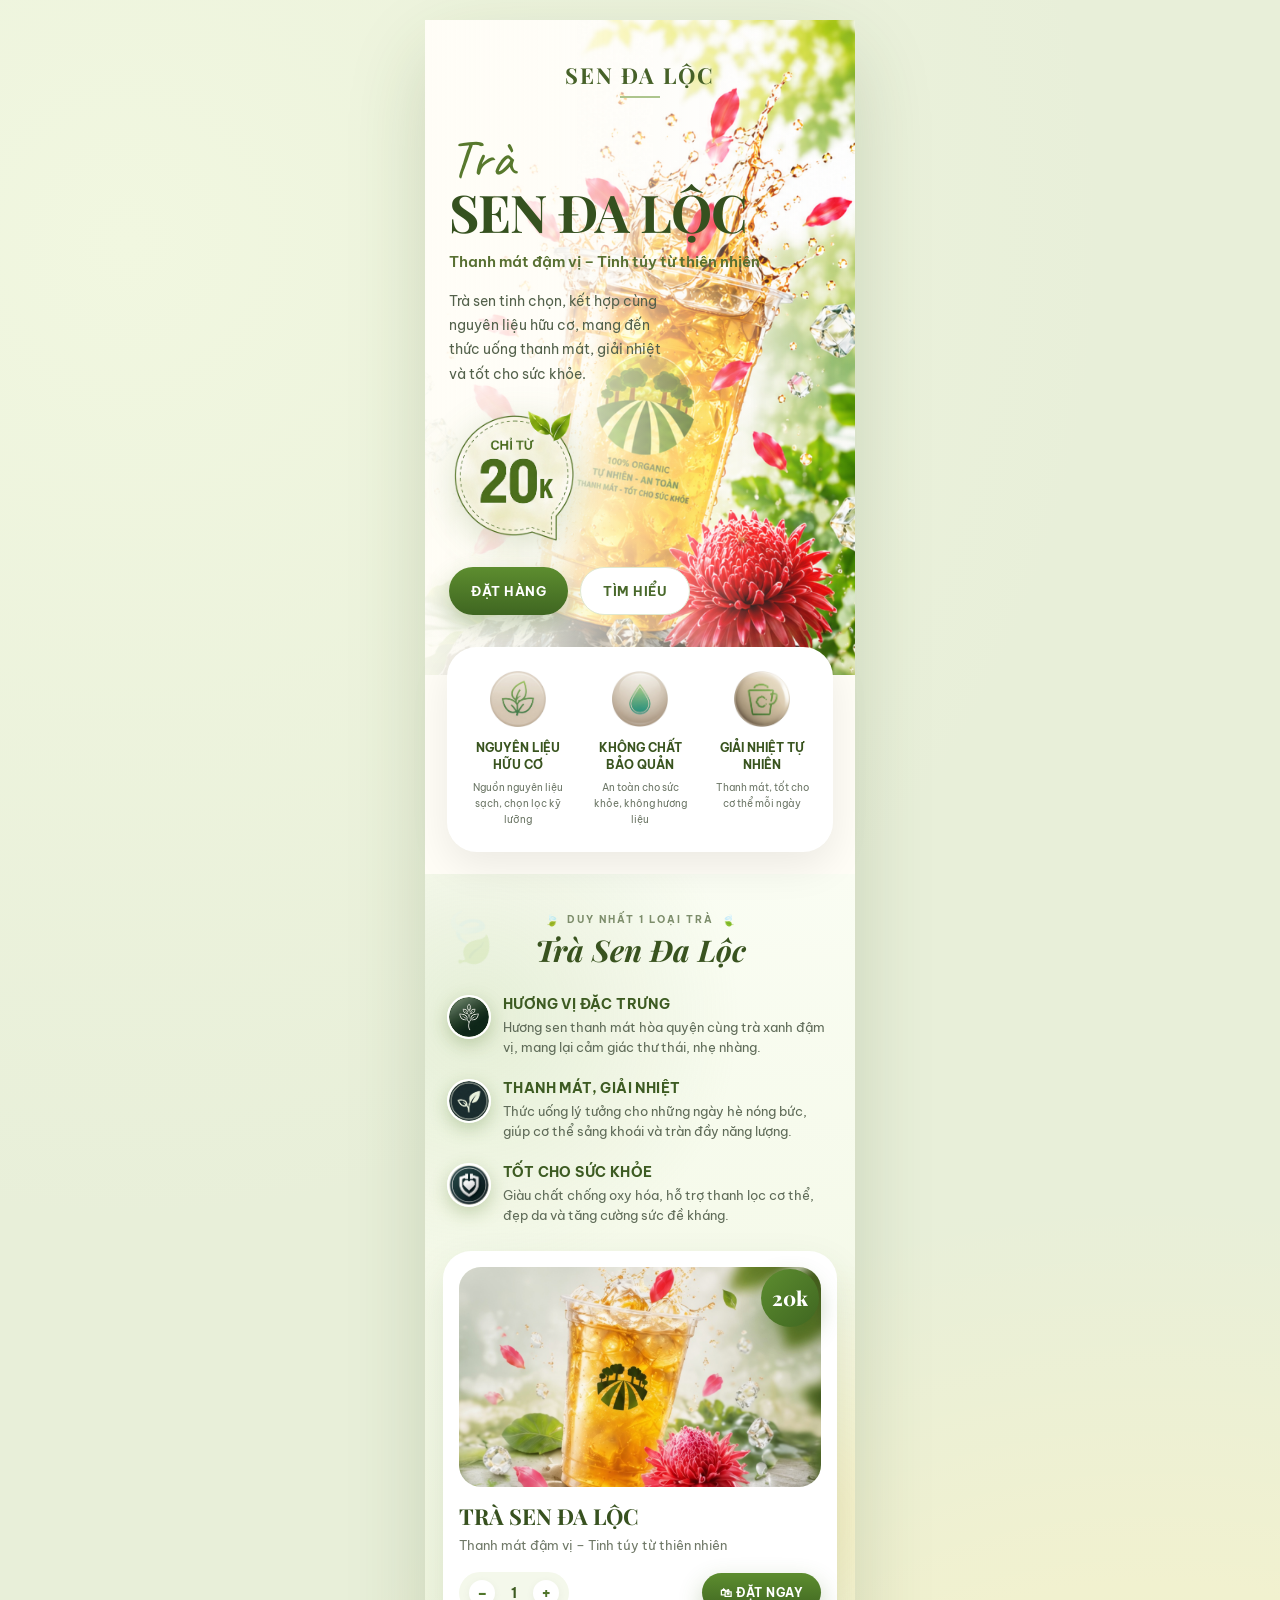
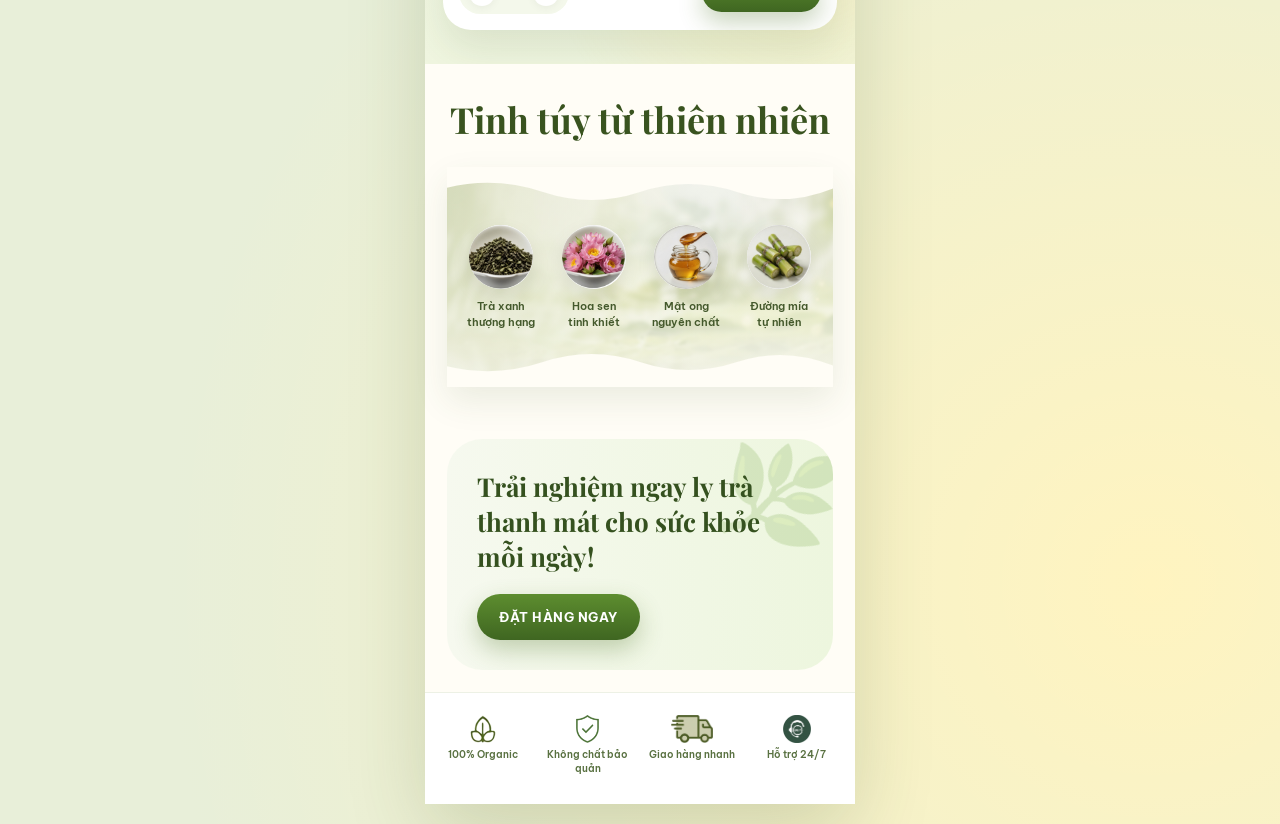
==== index.html @ 9822ded6 "Initial commit: trang landing Trà Sen Đa Lộc - index.html, style.css, script.js - 11 ảnh trong image" ====
<!DOCTYPE html>
<html lang="vi">
<head>
  <meta charset="UTF-8" />
  <meta name="viewport" content="width=device-width, initial-scale=1.0" />
  <meta name="description" content="Trà Sen Đa Lộc – Thanh mát đậm vị, tinh túy từ thiên nhiên." />
  <title>Trà Sen Đa Lộc</title>
  <link rel="preconnect" href="https://fonts.googleapis.com" />
  <link rel="preconnect" href="https://fonts.gstatic.com" crossorigin />
  <link href="https://fonts.googleapis.com/css2?family=Playfair+Display:wght@600;700&family=Be+Vietnam+Pro:wght@300;400;500;600;700&family=Caveat:wght@600;700&display=swap" rel="stylesheet" />
  <link rel="stylesheet" href="style.css" />
</head>
<body>

  <main class="page">

    <!-- ===== HERO ===== -->
    <section class="hero">
      <div class="logo">SEN ĐA LỘC</div>

      <div class="title-small">Trà</div>
      <h1 class="title">SEN ĐA LỘC</h1>

      <p class="subtitle">Thanh mát đậm vị – Tinh túy từ thiên nhiên</p>

      <p class="desc">
        Trà sen tinh chọn, kết hợp cùng nguyên liệu hữu cơ,
        mang đến thức uống thanh mát, giải nhiệt và tốt cho sức khỏe.
      </p>

      <div class="price price-img">
        <img src="images/price-badge.png" alt="Chỉ từ 20k" />
      </div>

      <div class="buttons">
        <button class="btn btn-primary" data-scroll="product">ĐẶT HÀNG</button>
        <button class="btn btn-secondary" data-scroll="about">TÌM HIỂU</button>
      </div>

    </section>

    <!-- ===== FEATURES ===== -->
    <section class="features">
      <div class="feature">
        <div class="icon icon-img"><img src="images/icon-organic.png" alt="Nguyên liệu hữu cơ" /></div>
        <h4>NGUYÊN LIỆU HỮU CƠ</h4>
        <p>Nguồn nguyên liệu sạch, chọn lọc kỹ lưỡng</p>
      </div>

      <div class="feature">
        <div class="icon icon-img"><img src="images/icon-no-preservative.png" alt="Không chất bảo quản" /></div>
        <h4>KHÔNG CHẤT BẢO QUẢN</h4>
        <p>An toàn cho sức khỏe, không hương liệu</p>
      </div>

      <div class="feature">
        <div class="icon icon-img"><img src="images/icon-cooling.png" alt="Giải nhiệt tự nhiên" /></div>
        <h4>GIẢI NHIỆT TỰ NHIÊN</h4>
        <p>Thanh mát, tốt cho cơ thể mỗi ngày</p>
      </div>
    </section>

    <!-- ===== ABOUT + PRODUCT (wide band) ===== -->
    <section class="trio-section" id="about">
      <div class="trio-inner">
        <div class="section-title trio-title">
          <small>DUY NHẤT 1 LOẠI TRÀ</small>
          <h2>Trà Sen Đa Lộc</h2>
        </div>

        <div class="trio-grid">
          <div class="benefits-col">
            <div class="benefit">
              <div class="circle circle-img"><img src="images/benefit-flavor.png" alt="Hương vị đặc trưng" /></div>
              <div>
                <h3>HƯƠNG VỊ ĐẶC TRƯNG</h3>
                <p>Hương sen thanh mát hòa quyện cùng trà xanh đậm vị, mang lại cảm giác thư thái, nhẹ nhàng.</p>
              </div>
            </div>

            <div class="benefit">
              <div class="circle circle-img"><img src="images/benefit-cool.png" alt="Thanh mát, giải nhiệt" /></div>
              <div>
                <h3>THANH MÁT, GIẢI NHIỆT</h3>
                <p>Thức uống lý tưởng cho những ngày hè nóng bức, giúp cơ thể sảng khoái và tràn đầy năng lượng.</p>
              </div>
            </div>

            <div class="benefit">
              <div class="circle circle-img"><img src="images/benefit-health.png" alt="Tốt cho sức khỏe" /></div>
              <div>
                <h3>TỐT CHO SỨC KHỎE</h3>
                <p>Giàu chất chống oxy hóa, hỗ trợ thanh lọc cơ thể, đẹp da và tăng cường sức đề kháng.</p>
              </div>
            </div>
          </div>

          <div class="product-card" id="product">
            <div class="tag">20k</div>
            <div class="product-img product-img-photo">
              <img src="images/product-tea.jpg" alt="Trà Sen Đa Lộc" />
            </div>
            <h3>TRÀ SEN ĐA LỘC</h3>
            <p>Thanh mát đậm vị – Tinh túy từ thiên nhiên</p>

            <div class="order-row">
              <div class="counter">
                <button type="button" data-act="dec" aria-label="Giảm">−</button>
                <strong id="qty">1</strong>
                <button type="button" data-act="inc" aria-label="Tăng">+</button>
              </div>
              <button class="btn btn-primary" id="orderBtn">🛍 ĐẶT NGAY</button>
            </div>
          </div>
        </div>
      </div>
    </section>

    <!-- ===== INGREDIENTS ===== -->
    <section class="section">
      <div class="section-title">
        <h2>Tinh túy từ thiên nhiên</h2>
      </div>

      <div class="ingredients">
        <div class="ingredient">
          <div class="pic pic-img"><img src="images/ingredient-greentea.png" alt="Trà xanh thượng hạng" /></div>
          <p>Trà xanh<br/>thượng hạng</p>
        </div>

        <div class="ingredient">
          <div class="pic pic-img"><img src="images/ingredient-lotus.png" alt="Hoa sen tinh khiết" /></div>
          <p>Hoa sen<br/>tinh khiết</p>
        </div>

        <div class="ingredient">
          <div class="pic pic-img"><img src="images/ingredient-honey.png" alt="Mật ong nguyên chất" /></div>
          <p>Mật ong<br/>nguyên chất</p>
        </div>

        <div class="ingredient">
          <div class="pic pic-img"><img src="images/ingredient-sugarcane.png" alt="Đường mía tự nhiên" /></div>
          <p>Đường mía<br/>tự nhiên</p>
        </div>
      </div>
    </section>

    <!-- ===== CTA ===== -->
    <section class="cta">
      <h3>Trải nghiệm ngay ly trà thanh mát cho sức khỏe mỗi ngày!</h3>
      <button class="btn btn-primary" data-scroll="product">ĐẶT HÀNG NGAY</button>
    </section>

    <!-- ===== FOOTER ===== -->
    <footer class="footer">
      <div><span class="ic-img"><img src="images/footer-organic.png" alt="100% Organic" /></span>100% Organic</div>
      <div><span class="ic-img"><img src="images/footer-shield.png" alt="Không chất bảo quản" /></span>Không chất bảo quản</div>
      <div><span class="ic-img"><img src="images/footer-truck.png" alt="Giao hàng nhanh" /></span>Giao hàng nhanh</div>
      <div><span class="ic-img"><img src="images/footer-support.png" alt="Hỗ trợ 24/7" /></span>Hỗ trợ 24/7</div>
    </footer>

  </main>

  <!-- ===== ORDER MODAL ===== -->
  <div class="modal" id="modal" aria-hidden="true">
    <div class="modal-overlay" data-close></div>
    <div class="modal-panel" role="dialog" aria-modal="true">
      <button class="modal-close" data-close aria-label="Đóng">×</button>
      <div class="modal-icon">🌺</div>
      <h3>Đặt hàng thành công!</h3>
      <p id="modalMsg">Cảm ơn bạn — đơn của bạn đã được tiếp nhận.</p>
      <button class="btn btn-primary" data-close>HOÀN TẤT</button>
    </div>
  </div>

  <!-- ===== TOAST ===== -->
  <div class="toast" id="toast"></div>

  <script src="script.js"></script>
</body>
</html>
---- style.css ----
/* ============ RESET ============ */
*, *::before, *::after { margin: 0; padding: 0; box-sizing: border-box; }

body {
  font-family: 'Be Vietnam Pro', sans-serif;
  background: #e8efd9;
  color: #2f4720;
  min-height: 100vh;
  display: flex;
  justify-content: center;
  padding: 20px 0;
  overflow-x: hidden;
  background-image:
    radial-gradient(circle at 10% 10%, #f1f7e0 0, transparent 40%),
    radial-gradient(circle at 90% 90%, #fff4c0 0, transparent 40%);
}

button { font-family: inherit; cursor: pointer; }

/* ============ PAGE ============ */
.page {
  width: 100%;
  max-width: 430px;
  background: #fffdf6;
  overflow: visible;
  border-radius: 32px;
  box-shadow: 0 30px 80px rgba(50, 80, 30, 0.18);
  position: relative;
}

/* ============ HERO ============ */
.hero {
  position: relative;
  padding: 40px 24px 60px;
  background:
    linear-gradient(to right, rgba(255,253,246,0.95) 0%, rgba(255,253,246,0.85) 28%, rgba(255,253,246,0.55) 50%, rgba(255,253,246,0.15) 75%, rgba(255,253,246,0) 100%),
    url('images/hero-banner.png') 100% center / cover no-repeat,
    linear-gradient(to bottom, #ffffff, #f5f7ec);
  overflow: hidden;
}

.logo {
  text-align: center;
  font-family: 'Playfair Display', serif;
  color: #466128;
  font-size: 22px;
  letter-spacing: 2px;
  font-weight: 700;
  margin-bottom: 38px;
  position: relative;
}
.logo::after {
  content: '';
  display: block;
  width: 40px;
  height: 2px;
  background: #adc58d;
  margin: 6px auto 0;
}

.title-small {
  font-family: 'Caveat', cursive;
  font-size: 54px;
  color: #58792d;
  line-height: 0.85;
  letter-spacing: 1px;
}

.title {
  font-family: 'Playfair Display', serif;
  font-size: 52px;
  line-height: 1;
  margin-top: 4px;
  color: #35511f;
  letter-spacing: -1px;
  font-weight: 700;
}

.subtitle {
  margin-top: 14px;
  font-weight: 600;
  color: #587032;
  font-size: 15px;
}

.desc {
  margin-top: 18px;
  line-height: 1.8;
  color: #53614b;
  width: 58%;
  font-size: 13.5px;
}

.price {
  width: 130px;
  height: 130px;
  margin-top: 25px;
  position: relative;
  z-index: 3;
  animation: pricePulse 3s ease-in-out infinite;
  display: flex;
  align-items: center;
  justify-content: center;
}
.price.price-img {
  background: transparent;
  border: none;
  filter: drop-shadow(0 8px 18px rgba(73, 114, 34, 0.22));
}
.price.price-img img {
  width: 100%;
  height: 100%;
  object-fit: contain;
  display: block;
}

@keyframes pricePulse {
  0%, 100% { transform: scale(1); }
  50% { transform: scale(1.04); }
}

.buttons {
  display: flex;
  gap: 12px;
  margin-top: 26px;
  position: relative;
  z-index: 3;
}

.btn {
  border: none;
  padding: 15px 22px;
  border-radius: 50px;
  font-weight: 700;
  font-size: 12.5px;
  letter-spacing: 0.5px;
  cursor: pointer;
  transition: transform 0.2s ease, box-shadow 0.2s ease, filter 0.2s ease;
  font-family: inherit;
}
.btn:active { transform: translateY(1px); }

.btn-primary {
  background: linear-gradient(to bottom, #5d8d2f, #3f6621);
  color: white;
  box-shadow: 0 10px 25px rgba(73, 114, 34, 0.3);
}
.btn-primary:hover { filter: brightness(1.08); box-shadow: 0 14px 30px rgba(73, 114, 34, 0.4); }

.btn-secondary {
  background: white;
  color: #49692b;
  border: 1px solid #dfe8d1;
}
.btn-secondary:hover { background: #f4f8eb; border-color: #adc58d; }

@keyframes floatFlower {
  0%, 100% { transform: translateY(0) rotate(0deg); }
  50% { transform: translateY(-8px) rotate(8deg); }
}

/* ============ FEATURES ============ */
.features {
  margin: 22px;
  margin-top: -28px;
  background: white;
  border-radius: 30px;
  display: grid;
  grid-template-columns: 1fr 1fr 1fr;
  padding: 24px 10px;
  position: relative;
  z-index: 5;
  box-shadow: 0 15px 40px rgba(0, 0, 0, 0.08);
}

.feature {
  text-align: center;
  padding: 0 8px;
  transition: transform 0.25s ease;
}
.feature:hover { transform: translateY(-4px); }

.icon {
  width: 56px;
  height: 56px;
  background: #f6faee;
  border-radius: 20px;
  margin: 0 auto 12px;
  display: flex;
  justify-content: center;
  align-items: center;
  font-size: 26px;
  transition: background 0.25s ease;
}
.feature:hover .icon { background: #e8f1d1; }
.icon.icon-img {
  background: transparent;
  padding: 0;
  overflow: hidden;
}
.icon.icon-img img {
  width: 100%;
  height: 100%;
  object-fit: contain;
  display: block;
}
.feature:hover .icon.icon-img { background: transparent; }

.feature h4 {
  font-size: 11.5px;
  line-height: 1.5;
  margin-bottom: 6px;
  color: #39541f;
  font-weight: 700;
}
.feature p {
  font-size: 10px;
  line-height: 1.6;
  color: #6d7767;
}

/* ============ SECTIONS ============ */
.section { padding: 30px 22px; }

.section-title {
  text-align: center;
  margin-bottom: 28px;
}
.section-title small {
  color: #7d8d6b;
  font-weight: 700;
  font-size: 11px;
  letter-spacing: 2px;
}
.section-title h2 {
  font-family: 'Playfair Display', serif;
  font-size: 36px;
  color: #39531f;
  margin-top: 6px;
  line-height: 1.1;
  font-weight: 700;
}

/* ============ TRIO SECTION (nằm trong khung 430px, đồng bộ với các section khác) ============ */
.trio-section {
  position: relative;
  padding: 34px 18px;
  overflow: hidden;
  background:
    radial-gradient(circle at 12% 18%, rgba(173, 197, 141, 0.25), transparent 35%),
    radial-gradient(circle at 88% 82%, rgba(255, 199, 52, 0.18), transparent 35%),
    linear-gradient(to bottom, #fafdf3, #f0f6e0);
}

.trio-section::before,
.trio-section::after {
  content: '🍃';
  position: absolute;
  opacity: 0.12;
  pointer-events: none;
}
.trio-section::before { left: 3%; top: 4%; transform: rotate(-20deg); font-size: 50px; }
.trio-section::after  { right: 3%; bottom: 4%; transform: rotate(160deg); font-size: 56px; }

.trio-inner {
  margin: 0 auto;
  position: relative;
  z-index: 2;
}

.trio-title { text-align: center; margin-bottom: 24px; }
.trio-title small {
  display: inline-flex;
  align-items: center;
  gap: 6px;
  font-size: 10px;
  letter-spacing: 2px;
}
.trio-title small::before {
  content: '🍃';
  font-size: 11px;
  filter: hue-rotate(-10deg);
}
.trio-title small::after {
  content: '🍃';
  font-size: 11px;
  transform: scaleX(-1);
}
.trio-title h2 {
  font-style: italic;
  font-size: 30px;
}

.trio-grid {
  display: grid;
  grid-template-columns: 1fr;
  gap: 22px;
  align-items: stretch;
}

.benefits-col {
  display: flex;
  flex-direction: column;
  gap: 14px;
}

.trio-grid .benefit { margin-bottom: 0; padding: 4px; gap: 12px; }
.trio-grid .benefit:hover { background: transparent; }
.trio-grid .benefit .circle {
  min-width: 44px;
  height: 44px;
  font-size: 20px;
  border: 2px solid white;
  box-shadow: 0 6px 18px rgba(73, 114, 34, 0.28);
}
.trio-grid .benefit h3 {
  font-size: 13.5px;
  margin-bottom: 4px;
  letter-spacing: 0.4px;
}
.trio-grid .benefit p { font-size: 12.5px; line-height: 1.6; }

/* Product card — kích thước mobile, đồng bộ với các section khác */
.trio-grid .product-card {
  margin-top: 0;
  padding: 16px;
  background: white;
  border-radius: 28px;
  box-shadow: 0 18px 40px rgba(50, 80, 30, 0.12);
}
.trio-grid .product-img {
  height: 220px;
  border-radius: 22px;
  font-size: 0;
  position: relative;
}
.trio-grid .product-img .cup {
  font-size: 100px;
  position: relative;
  z-index: 2;
  filter: drop-shadow(0 14px 22px rgba(60, 90, 30, 0.25));
}
.trio-grid .product-img .petal {
  position: absolute;
  font-size: 28px;
  filter: drop-shadow(0 6px 10px rgba(0,0,0,0.12));
  animation: floatPetal 5s ease-in-out infinite;
}
.trio-grid .product-img .petal-1 { top: 18%; left: 16%; animation-delay: 0s; }
.trio-grid .product-img .petal-2 { bottom: 12%; right: 14%; font-size: 44px; animation-delay: 1.2s; }
.trio-grid .product-img .petal-3 { top: 30%; right: 20%; animation-delay: 2.4s; }

@keyframes floatPetal {
  0%, 100% { transform: translateY(0) rotate(0deg); }
  50% { transform: translateY(-12px) rotate(15deg); }
}

.trio-grid .product-card h3 { font-size: 22px; margin-top: 14px; }
.trio-grid .product-card > p { font-size: 12.5px; margin-top: 4px; }
.trio-grid .product-card .tag {
  width: 58px; height: 58px;
  font-size: 20px;
  top: 18px; right: 18px;
}
.trio-grid .order-row { margin-top: 16px; gap: 8px; }
.trio-grid .order-row .btn { padding: 12px 18px; font-size: 12px; }
.trio-grid .counter { padding: 8px 10px; gap: 10px; }
.trio-grid .counter button { width: 26px; height: 26px; font-size: 16px; }
.trio-grid .counter strong { font-size: 14px; }

/* ============ BENEFITS ============ */
.benefit {
  display: flex;
  gap: 14px;
  margin-bottom: 20px;
  align-items: flex-start;
  padding: 6px;
  border-radius: 18px;
  transition: background 0.25s ease;
}
.benefit:hover { background: #fafdf3; }

.benefit .circle {
  min-width: 46px;
  height: 46px;
  border-radius: 50%;
  background: linear-gradient(135deg, #5d8d2f, #3f6621);
  color: white;
  display: flex;
  align-items: center;
  justify-content: center;
  font-size: 22px;
  box-shadow: 0 6px 16px rgba(73, 114, 34, 0.25);
  overflow: hidden;
}
.benefit .circle.circle-img { background: transparent; padding: 0; }
.benefit .circle.circle-img img {
  width: 100%;
  height: 100%;
  object-fit: cover;
  display: block;
  border-radius: 50%;
}

.benefit h3 {
  font-size: 14.5px;
  color: #3d5b22;
  margin-bottom: 5px;
  font-weight: 700;
  letter-spacing: 0.3px;
}
.benefit p {
  font-size: 13px;
  color: #5f6b58;
  line-height: 1.7;
}

/* ============ PRODUCT CARD ============ */
.product-card {
  margin-top: 28px;
  background: white;
  border-radius: 35px;
  padding: 18px;
  box-shadow: 0 20px 50px rgba(0, 0, 0, 0.08);
  position: relative;
  overflow: hidden;
}

.product-img {
  height: 230px;
  border-radius: 24px;
  background: linear-gradient(140deg, #fff6c8, #ffc834);
  display: flex;
  align-items: center;
  justify-content: center;
  font-size: 54px;
  position: relative;
  overflow: hidden;
}
.product-img::after {
  content: '';
  position: absolute;
  width: 200px;
  height: 200px;
  background: radial-gradient(circle, rgba(255,255,255,0.5), transparent 60%);
  border-radius: 50%;
  top: -40px;
  left: -40px;
}

/* Hiển thị ảnh thật cho product card */
.product-img-photo { background: #f4f8eb; }
.product-img-photo::after { display: none; }
.product-img-photo img {
  width: 100%;
  height: 100%;
  object-fit: cover;
  display: block;
  position: relative;
  z-index: 1;
}

.tag {
  position: absolute;
  right: 20px;
  top: 20px;
  width: 72px;
  height: 72px;
  background: linear-gradient(135deg, #5d8d2f, #3f6621);
  color: white;
  border-radius: 50%;
  display: flex;
  justify-content: center;
  align-items: center;
  font-weight: 800;
  font-size: 26px;
  z-index: 2;
  box-shadow: 0 10px 22px rgba(73, 114, 34, 0.35);
  font-family: 'Playfair Display', serif;
}

.product-card h3 {
  font-family: 'Playfair Display', serif;
  font-size: 28px;
  margin-top: 18px;
  color: #37511f;
  font-weight: 700;
}
.product-card p {
  color: #6f7867;
  line-height: 1.7;
  font-size: 13.5px;
  margin-top: 6px;
}

.order-row {
  margin-top: 20px;
  display: flex;
  justify-content: space-between;
  align-items: center;
  gap: 12px;
}

.counter {
  display: flex;
  align-items: center;
  gap: 14px;
  background: #f4f8eb;
  border-radius: 50px;
  padding: 10px 14px;
}
.counter button {
  width: 30px;
  height: 30px;
  border: none;
  border-radius: 50%;
  background: white;
  color: #50762b;
  font-size: 18px;
  font-weight: 700;
  display: flex;
  align-items: center;
  justify-content: center;
  box-shadow: 0 2px 8px rgba(0,0,0,0.05);
  transition: background 0.2s ease, transform 0.15s ease;
}
.counter button:hover { background: #d8e8b8; }
.counter button:active { transform: scale(0.92); }
.counter strong {
  min-width: 18px;
  text-align: center;
  color: #3d5b22;
  font-size: 15px;
  transition: transform 0.15s ease;
}

/* ============ INGREDIENTS ============ */
.ingredients {
  position: relative;
  background:
    linear-gradient(rgba(255, 253, 246, 0.48), rgba(244, 247, 234, 0.58)),
    url('images/ingredients-bg.jpg') center / cover no-repeat;
  padding: 58px 12px 56px;
  display: grid;
  grid-template-columns: repeat(4, 1fr);
  gap: 8px;
  text-align: center;
  overflow: hidden;
  box-shadow: 0 14px 32px rgba(60, 90, 40, 0.10);
}

/* Sóng uốn lượn ở mép trên & mép dưới (cùng màu nền trang) */
.ingredients::before,
.ingredients::after {
  content: '';
  position: absolute;
  left: -1px;
  right: -1px;
  height: 42px;
  pointer-events: none;
  z-index: 1;
}
.ingredients::before {
  top: -1px;
  background: url("data:image/svg+xml;utf8,<svg xmlns='http://www.w3.org/2000/svg' viewBox='0 0 200 42' preserveAspectRatio='none'><path d='M0,0 H200 V22 Q175,42 150,26 T100,26 T50,26 T0,22 Z' fill='%23fffdf6'/></svg>") top/100% 100% no-repeat;
}
.ingredients::after {
  bottom: -1px;
  background: url("data:image/svg+xml;utf8,<svg xmlns='http://www.w3.org/2000/svg' viewBox='0 0 200 42' preserveAspectRatio='none'><path d='M0,42 H200 V20 Q175,0 150,16 T100,16 T50,16 T0,20 Z' fill='%23fffdf6'/></svg>") bottom/100% 100% no-repeat;
}

.ingredient {
  position: relative;
  z-index: 2;
  transition: transform 0.25s ease;
}
.ingredient:hover { transform: translateY(-4px); }

.ingredient .pic {
  width: 64px;
  height: 64px;
  border-radius: 50%;
  background: white;
  display: flex;
  justify-content: center;
  align-items: center;
  margin: 0 auto 10px;
  font-size: 30px;
  box-shadow: 0 8px 20px rgba(0, 0, 0, 0.08);
  overflow: hidden;
}
.ingredient .pic.pic-img { padding: 0; }
.ingredient .pic.pic-img img {
  width: 100%;
  height: 100%;
  object-fit: cover;
  display: block;
}
.ingredient p {
  font-size: 10.5px;
  line-height: 1.5;
  color: #44592c;
  font-weight: 600;
}

/* ============ CTA ============ */
.cta {
  margin: 22px;
  background: linear-gradient(to right, #f6f9ef, #edf6de);
  border-radius: 35px;
  padding: 30px;
  overflow: hidden;
  position: relative;
}
.cta::before {
  content: '🌿';
  position: absolute;
  right: -10px;
  top: -10px;
  font-size: 100px;
  opacity: 0.18;
  transform: rotate(20deg);
}
.cta h3 {
  font-family: 'Playfair Display', serif;
  font-size: 26px;
  color: #35511f;
  line-height: 1.35;
  margin-bottom: 20px;
  position: relative;
  font-weight: 700;
}
.cta .btn { position: relative; }

/* ============ FOOTER ============ */
.footer {
  display: grid;
  grid-template-columns: repeat(4, 1fr);
  padding: 22px 10px 28px;
  background: white;
  border-top: 1px solid #edf1e5;
  text-align: center;
  gap: 8px;
}
.footer div {
  font-size: 10px;
  color: #597141;
  line-height: 1.4;
  font-weight: 600;
}
.footer span {
  display: block;
  font-size: 24px;
  margin-bottom: 5px;
}
.footer span.ic-img {
  height: 28px;
  display: flex;
  align-items: center;
  justify-content: center;
}
.footer span.ic-img img {
  height: 100%;
  width: auto;
  object-fit: contain;
  display: block;
}

/* ============ MODAL ============ */
.modal {
  position: fixed;
  inset: 0;
  z-index: 200;
  display: none;
  align-items: center;
  justify-content: center;
  padding: 24px;
}
.modal.show { display: flex; }
.modal-overlay {
  position: absolute;
  inset: 0;
  background: rgba(34, 50, 18, 0.55);
  backdrop-filter: blur(4px);
  animation: fadeIn 0.25s ease;
}
.modal-panel {
  position: relative;
  background: white;
  border-radius: 30px;
  padding: 36px 28px 28px;
  width: 100%;
  max-width: 360px;
  text-align: center;
  box-shadow: 0 30px 80px rgba(0,0,0,0.25);
  animation: popIn 0.35s cubic-bezier(0.34, 1.56, 0.64, 1);
}
.modal-close {
  position: absolute;
  right: 18px;
  top: 14px;
  border: none;
  background: transparent;
  font-size: 28px;
  color: #6f7867;
  width: 32px;
  height: 32px;
  border-radius: 50%;
  display: flex;
  align-items: center;
  justify-content: center;
  transition: background 0.2s ease;
}
.modal-close:hover { background: #f4f8eb; }
.modal-icon {
  font-size: 60px;
  margin-bottom: 12px;
  animation: floatFlower 3s ease-in-out infinite;
}
.modal-panel h3 {
  font-family: 'Playfair Display', serif;
  font-size: 26px;
  color: #35511f;
  margin-bottom: 10px;
}
.modal-panel p {
  color: #5f6b58;
  font-size: 14px;
  line-height: 1.6;
  margin-bottom: 22px;
}
.modal-panel .btn { padding: 14px 32px; }

@keyframes fadeIn { from { opacity: 0; } to { opacity: 1; } }
@keyframes popIn {
  0% { opacity: 0; transform: translateY(20px) scale(0.92); }
  100% { opacity: 1; transform: translateY(0) scale(1); }
}

/* ============ TOAST ============ */
.toast {
  position: fixed;
  bottom: 30px;
  left: 50%;
  transform: translateX(-50%) translateY(80px);
  background: #35511f;
  color: white;
  padding: 12px 24px;
  border-radius: 50px;
  font-size: 13px;
  font-weight: 600;
  z-index: 300;
  box-shadow: 0 12px 30px rgba(53, 81, 31, 0.4);
  opacity: 0;
  transition: all 0.35s cubic-bezier(0.34, 1.56, 0.64, 1);
  pointer-events: none;
}
.toast.show {
  transform: translateX(-50%) translateY(0);
  opacity: 1;
}

/* ============ ENTRANCE ANIM ============ */
.hero, .features, .section, .cta { animation: rise 0.7s ease both; }
.features { animation-delay: 0.1s; }
.section { animation-delay: 0.15s; }
.cta { animation-delay: 0.2s; }

@keyframes rise {
  from { opacity: 0; transform: translateY(15px); }
  to { opacity: 1; transform: translateY(0); }
}

/* ============ RESPONSIVE ============ */
@media (max-width: 460px) {
  body { padding: 0; background-image: none; background: #fffdf6; }
  .page { border-radius: 0; box-shadow: none; max-width: 100%; }
}
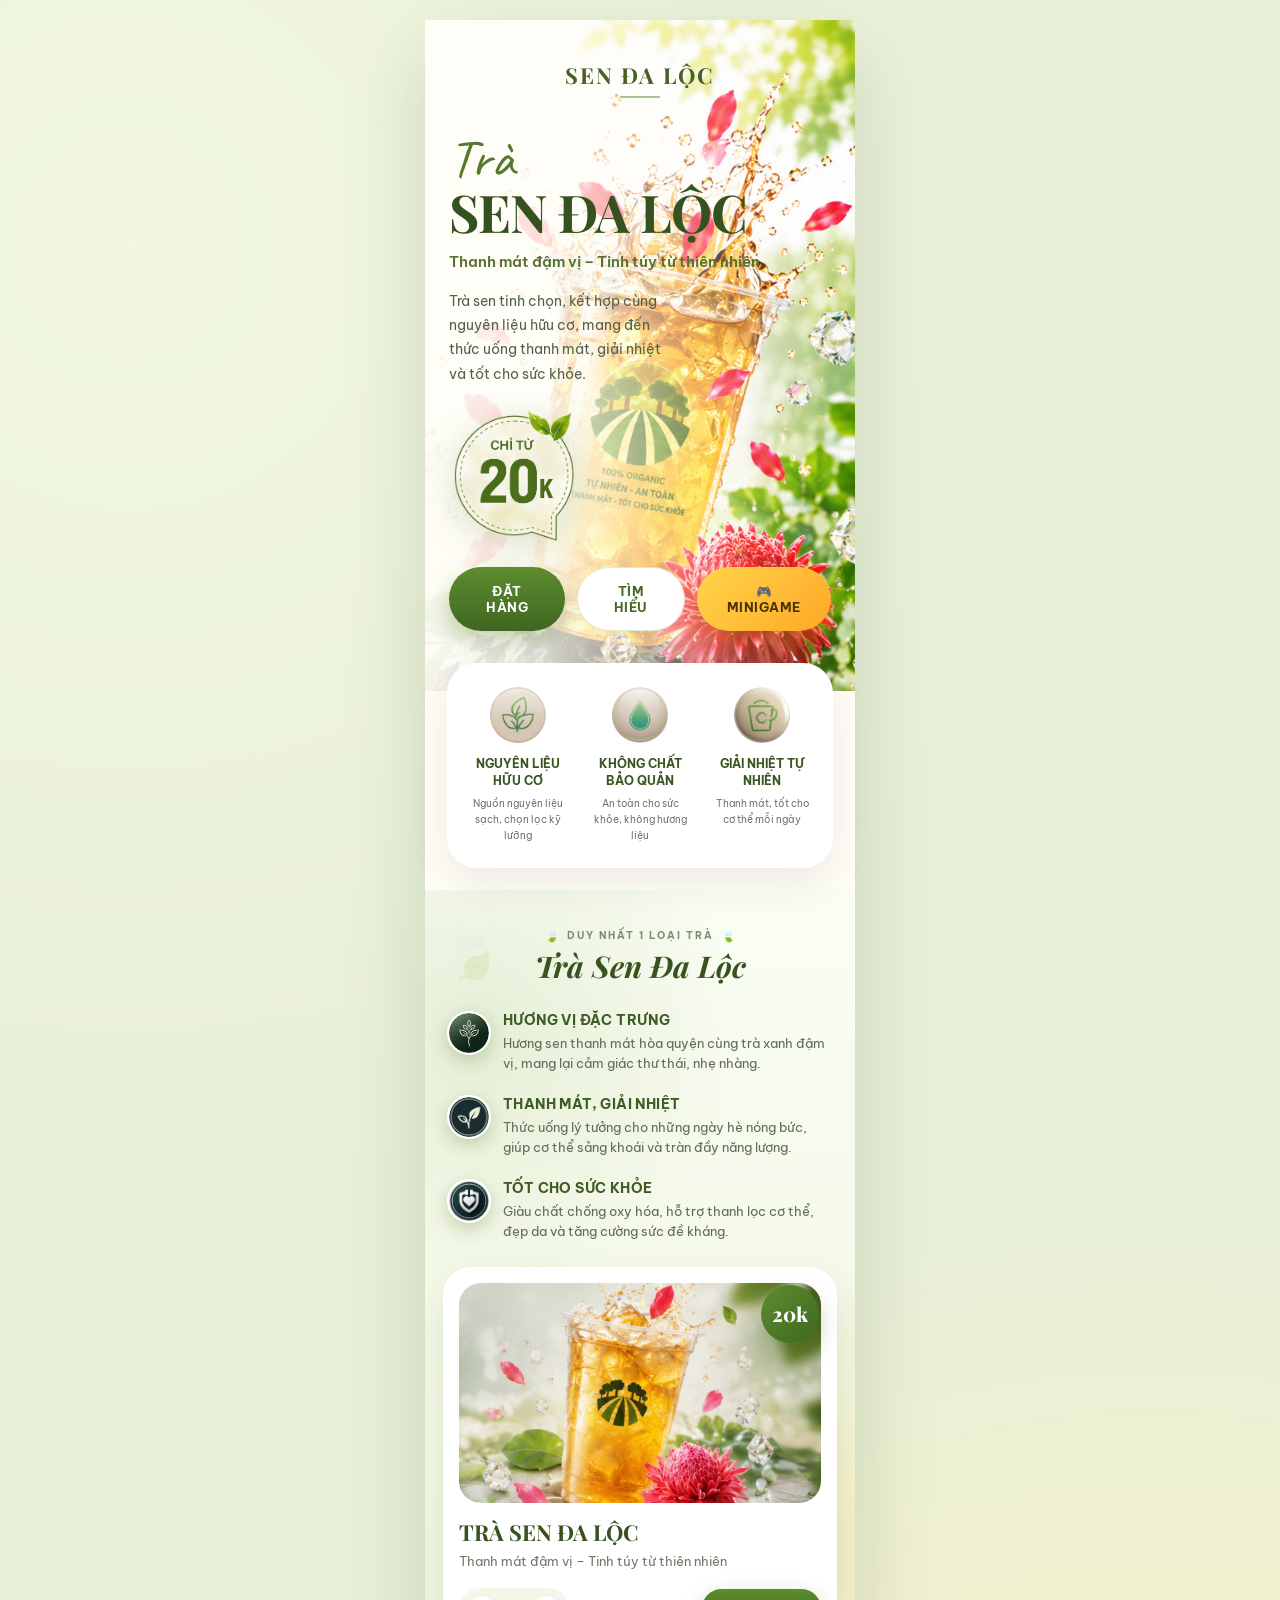
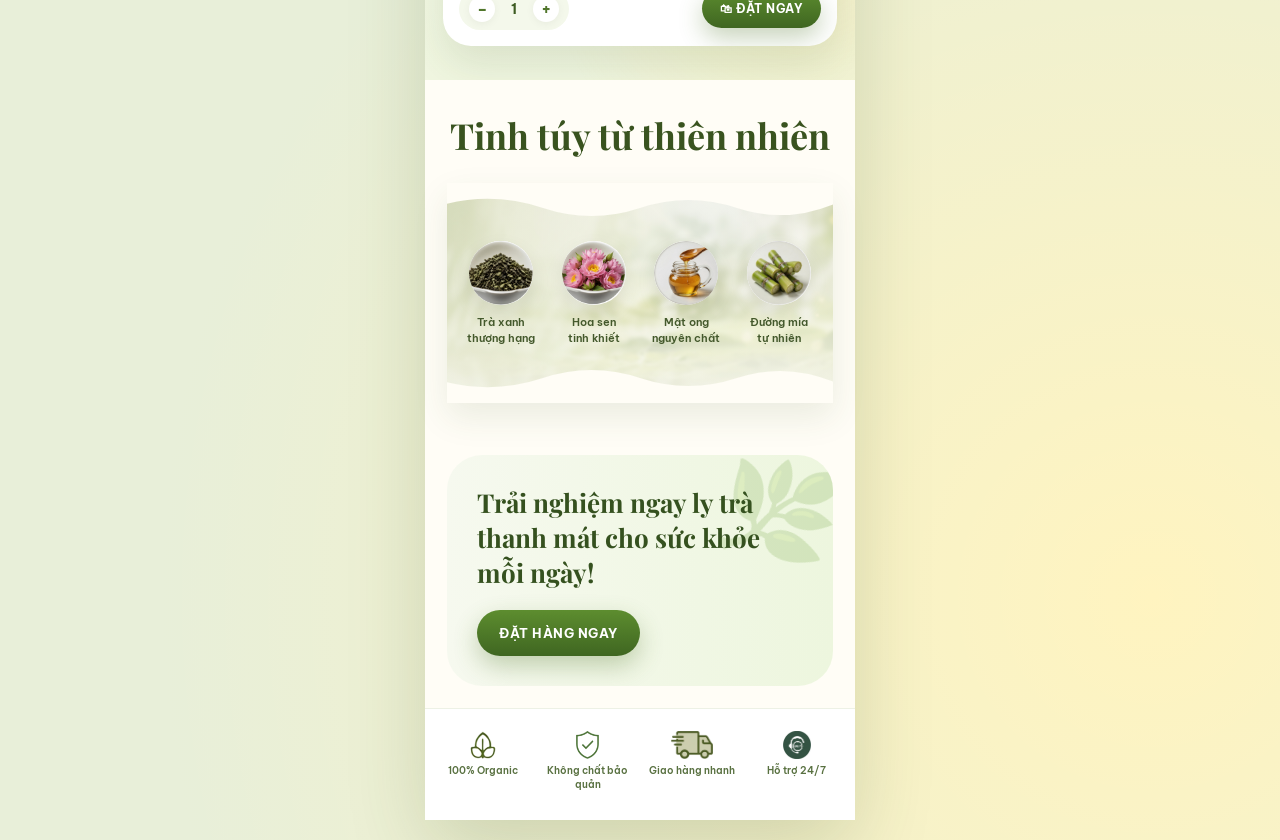
==== commit bd976c86: "Add minigame button to hero banner - Add 'MINIGAME' button next to 'TIM HIEU' in index.html hero - A" ====
--- a/index.html
+++ b/index.html
@@ -35,6 +35,7 @@
       <div class="buttons">
         <button class="btn btn-primary" data-scroll="product">ĐẶT HÀNG</button>
         <button class="btn btn-secondary" data-scroll="about">TÌM HIỂU</button>
+        <button class="btn btn-game" id="minigameBtn">🎮 MINIGAME</button>
       </div>
 
     </section>
--- a/style.css
+++ b/style.css
@@ -153,6 +153,21 @@
   border: 1px solid #dfe8d1;
 }
 .btn-secondary:hover { background: #f4f8eb; border-color: #adc58d; }
+
+.btn-game {
+  background: linear-gradient(135deg, #ffd54a 0%, #ffa726 100%);
+  color: #4a3300;
+  border: none;
+  box-shadow: 0 10px 24px rgba(255, 167, 38, 0.35);
+  position: relative;
+  overflow: hidden;
+}
+.btn-game:hover {
+  filter: brightness(1.08);
+  box-shadow: 0 14px 30px rgba(255, 167, 38, 0.5);
+  transform: translateY(-1px);
+}
+.btn-game:active { transform: translateY(1px); }
 
 @keyframes floatFlower {
   0%, 100% { transform: translateY(0) rotate(0deg); }
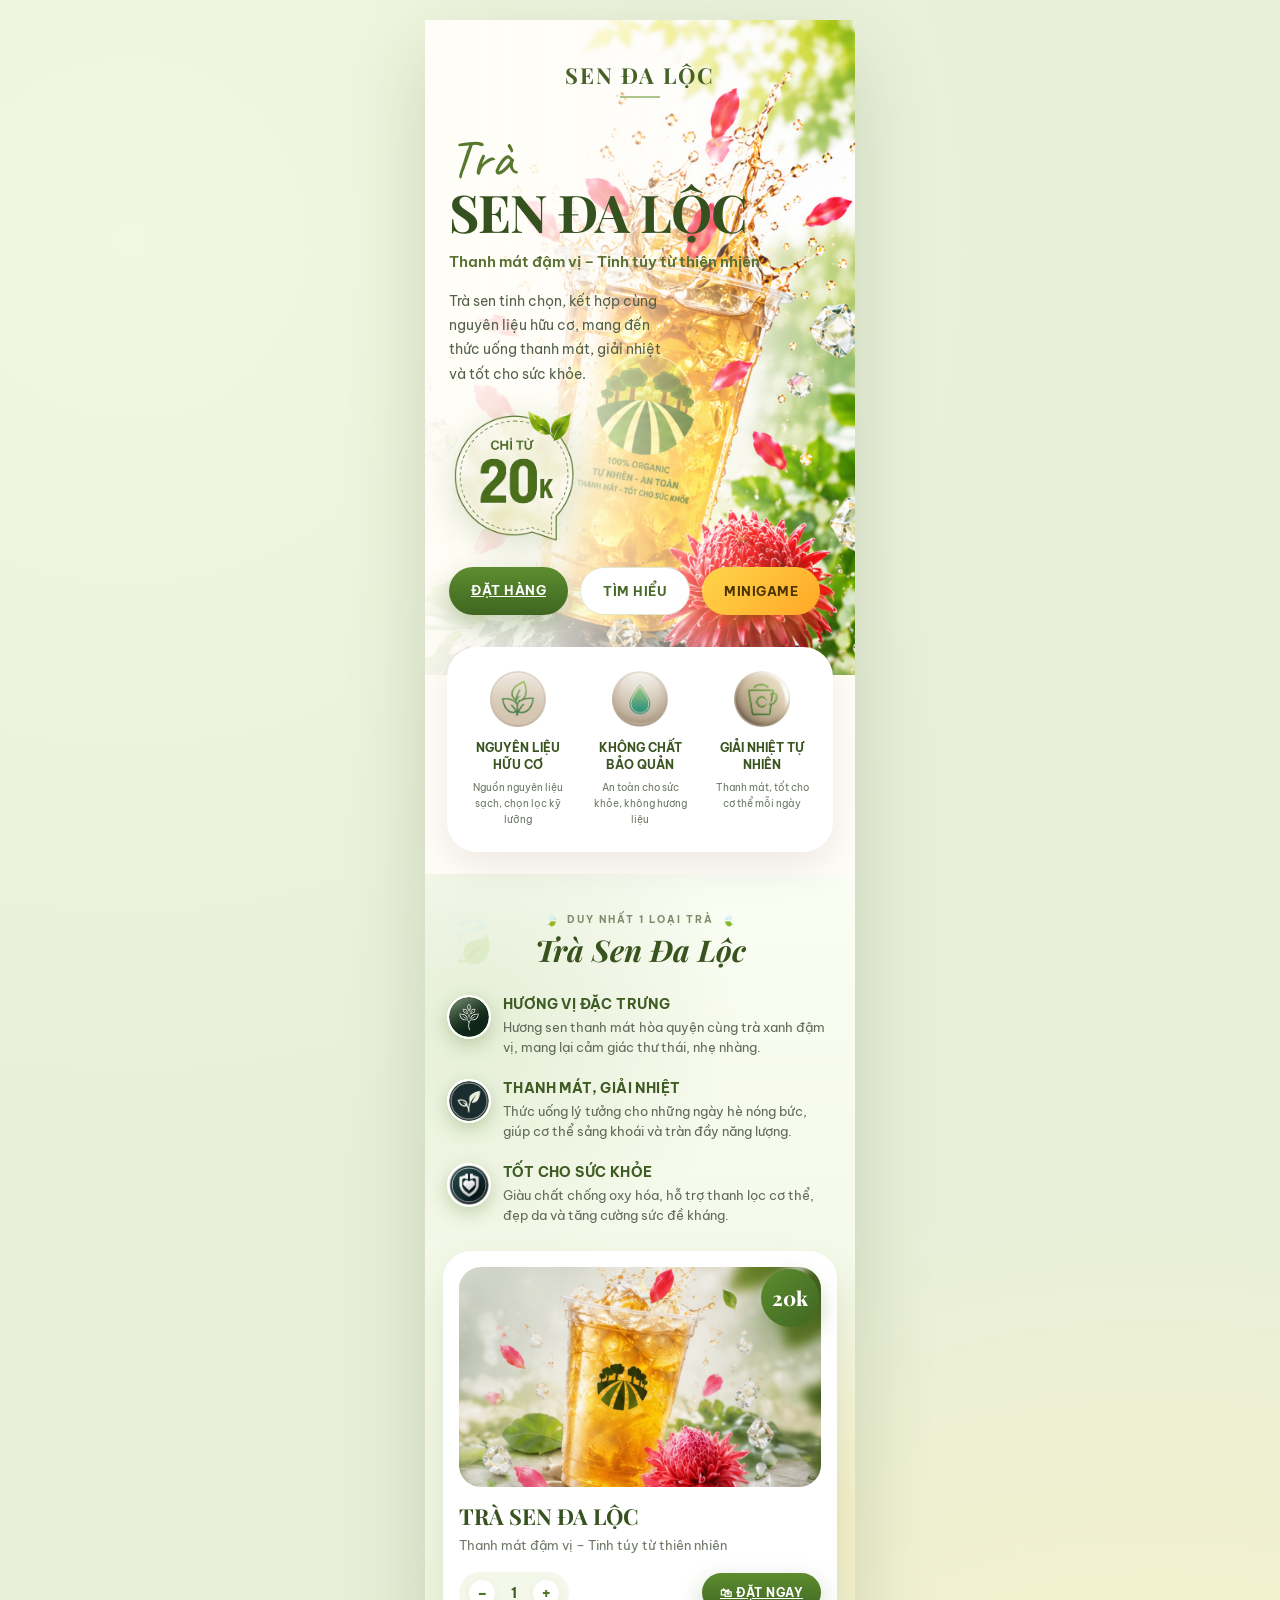
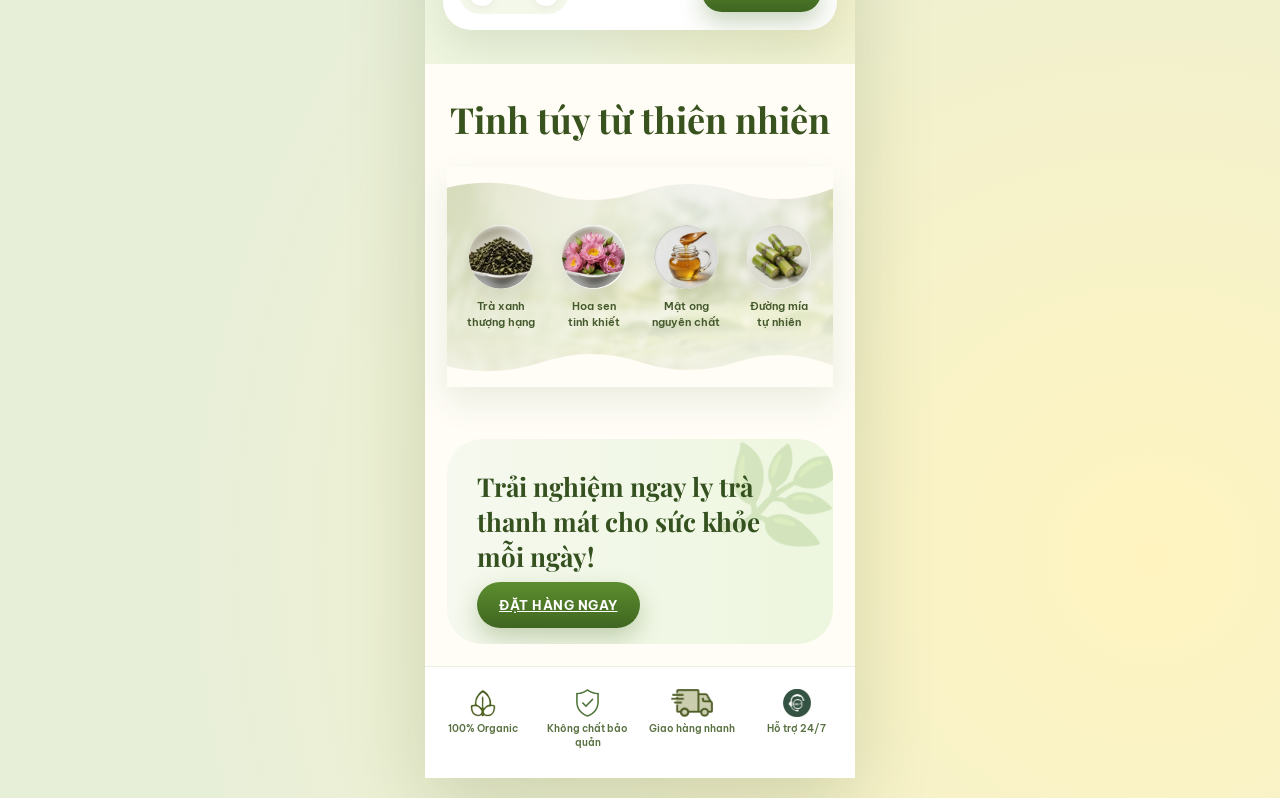
==== commit 79d3fb1e: "Thêm trang đặt hàng, thanh toán và vòng quay may mắn - dat-hang.html: form chọn tùy chọn/số lượng/hì" ====
--- a/index.html
+++ b/index.html
@@ -33,9 +33,9 @@
       </div>
 
       <div class="buttons">
-        <button class="btn btn-primary" data-scroll="product">ĐẶT HÀNG</button>
+        <a class="btn btn-primary" href="dat-hang.html">ĐẶT HÀNG</a>
         <button class="btn btn-secondary" data-scroll="about">TÌM HIỂU</button>
-        <button class="btn btn-game" id="minigameBtn">🎮 MINIGAME</button>
+        <button class="btn btn-game" id="minigameBtn">MINIGAME</button>
       </div>
 
     </section>
@@ -110,7 +110,7 @@
                 <strong id="qty">1</strong>
                 <button type="button" data-act="inc" aria-label="Tăng">+</button>
               </div>
-              <button class="btn btn-primary" id="orderBtn">🛍 ĐẶT NGAY</button>
+              <a class="btn btn-primary" id="orderBtn" href="dat-hang.html">🛍 ĐẶT NGAY</a>
             </div>
           </div>
         </div>
@@ -149,7 +149,7 @@
     <!-- ===== CTA ===== -->
     <section class="cta">
       <h3>Trải nghiệm ngay ly trà thanh mát cho sức khỏe mỗi ngày!</h3>
-      <button class="btn btn-primary" data-scroll="product">ĐẶT HÀNG NGAY</button>
+      <a class="btn btn-primary" href="dat-hang.html">ĐẶT HÀNG NGAY</a>
     </section>
 
     <!-- ===== FOOTER ===== -->
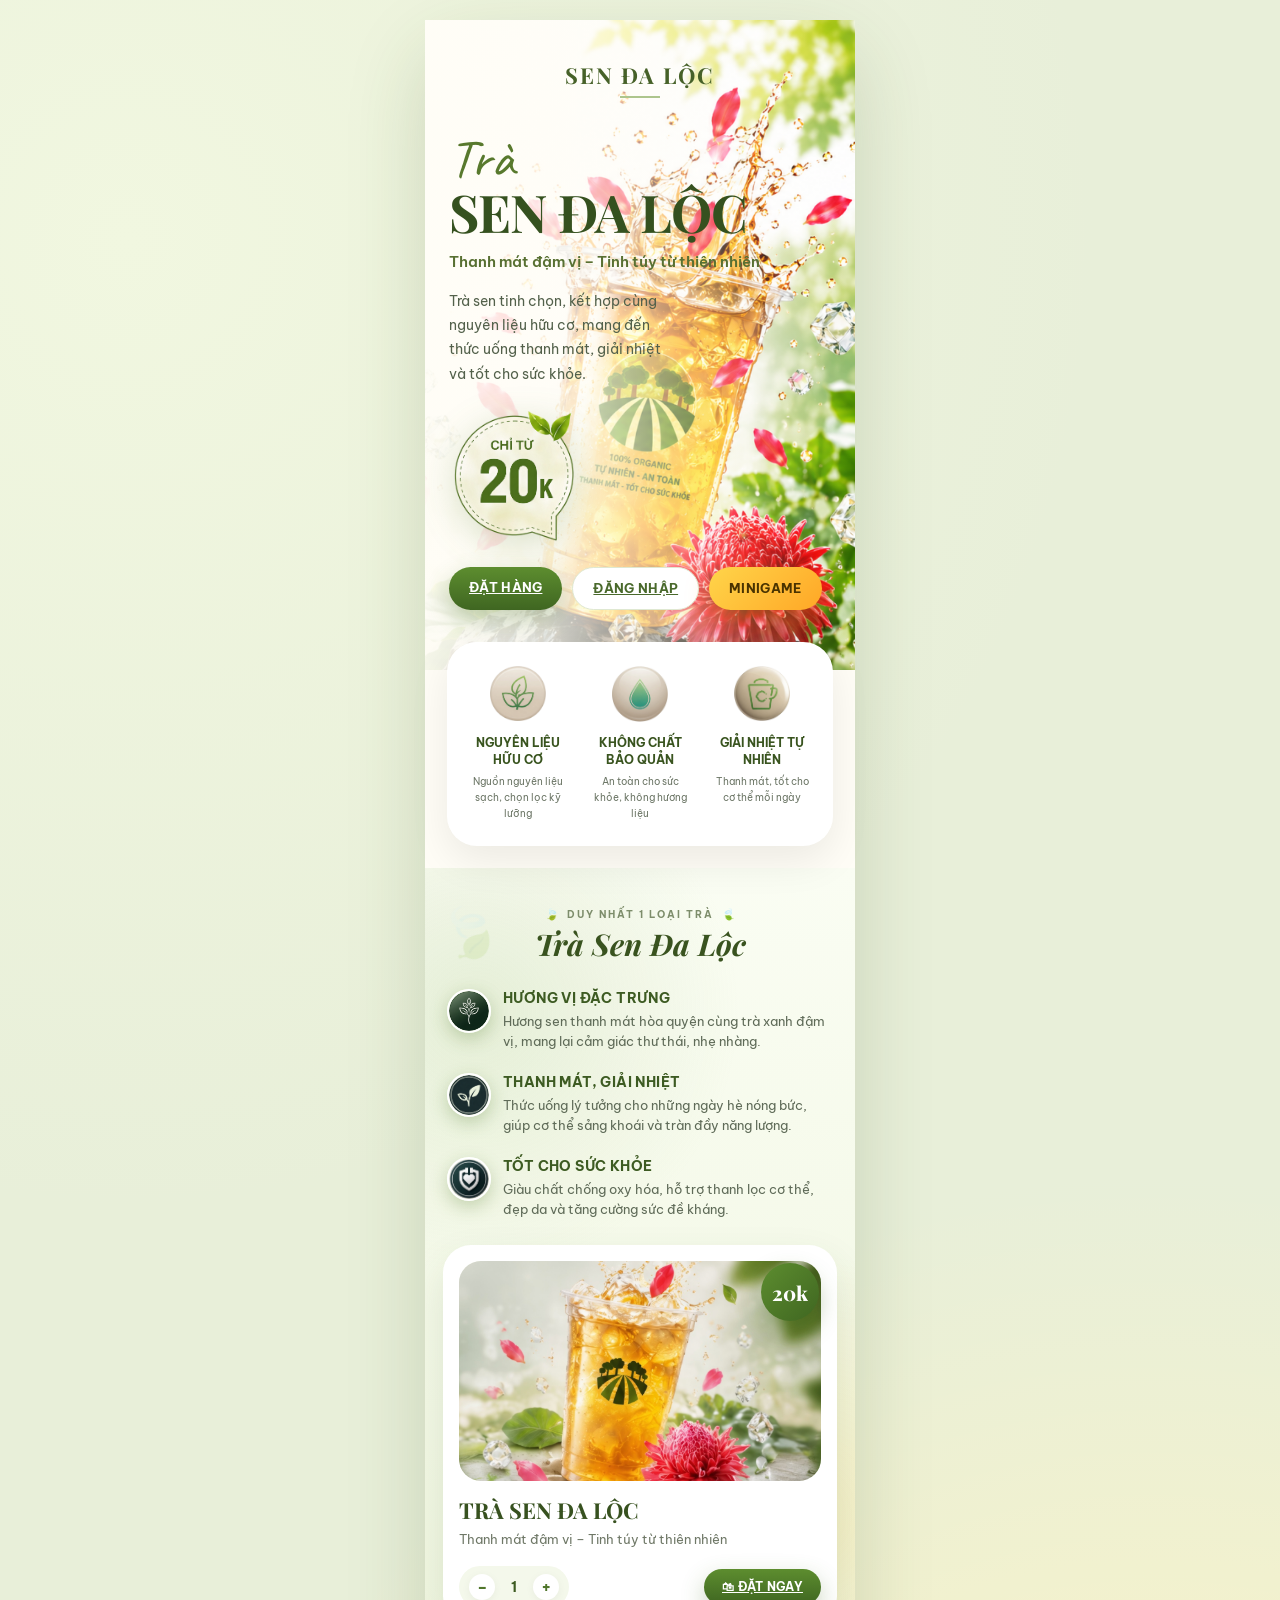
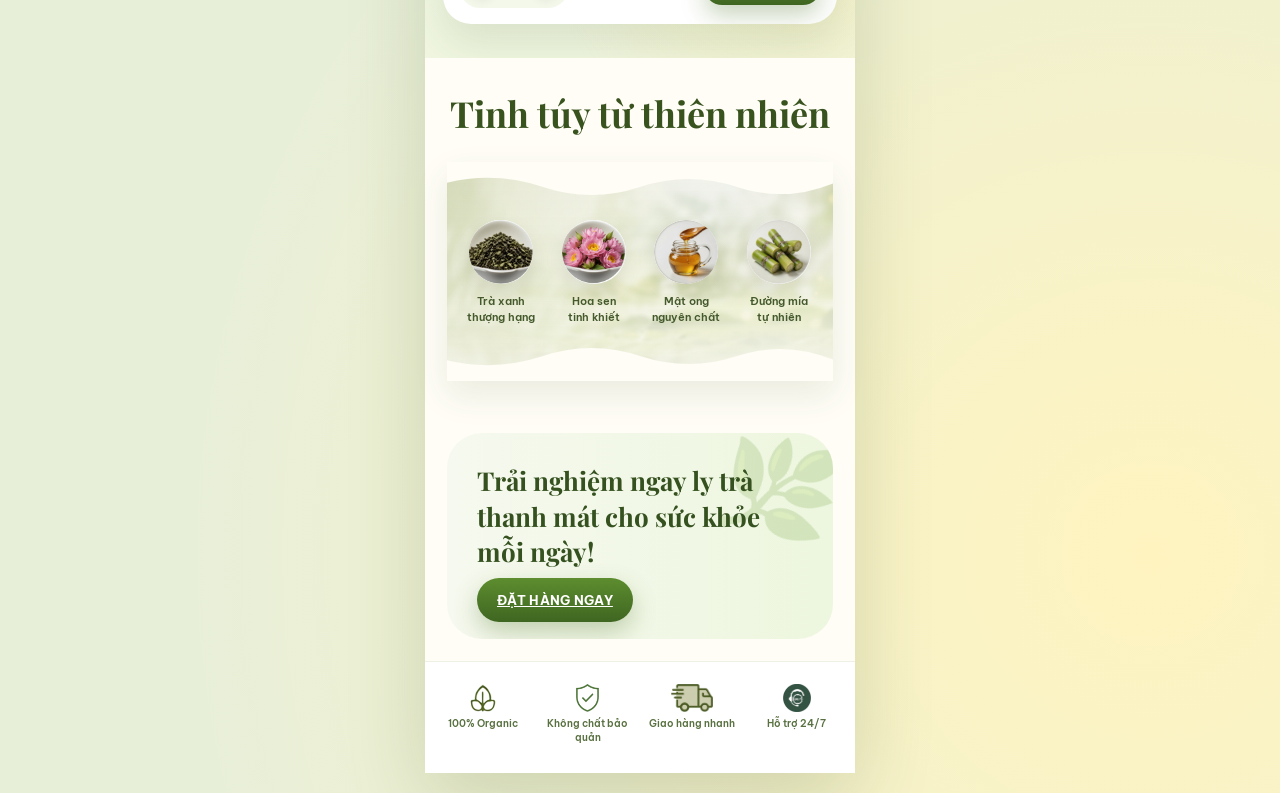
==== commit b4bd7eca: "Thêm hệ thống đăng nhập, voucher và tài khoản thành viên - Trang đăng nhập (dang-nhap.html) với bann" ====
--- a/index.html
+++ b/index.html
@@ -12,6 +12,28 @@
 </head>
 <body>
 
+  <a class="cart-fab" id="cartFab" href="#" aria-label="Tài khoản của tôi">
+    <svg viewBox="0 0 24 24" fill="none" stroke="currentColor" stroke-width="2" stroke-linecap="round" stroke-linejoin="round">
+      <circle cx="12" cy="8" r="4"/>
+      <path d="M4 21a8 8 0 0 1 16 0"/>
+    </svg>
+  </a>
+  <div class="cart-menu" id="cartMenu">
+    <div class="user">Xin chào,<b id="cartUser">Khách</b></div>
+    <div class="stats">
+      <div class="stat">
+        <div class="stat-num" id="statOrders">0</div>
+        <div class="stat-lbl">Lần mua</div>
+      </div>
+      <div class="stat">
+        <div class="stat-num" id="statDays">0</div>
+        <div class="stat-lbl">Ngày đồng hành</div>
+      </div>
+    </div>
+    <div class="sep"></div>
+    <button type="button" id="logoutBtn">↩ Đăng xuất</button>
+  </div>
+
   <main class="page">
 
     <!-- ===== HERO ===== -->
@@ -34,7 +56,7 @@
 
       <div class="buttons">
         <a class="btn btn-primary" href="dat-hang.html">ĐẶT HÀNG</a>
-        <button class="btn btn-secondary" data-scroll="about">TÌM HIỂU</button>
+        <a class="btn btn-secondary" href="dang-nhap.html">ĐĂNG NHẬP</a>
         <button class="btn btn-game" id="minigameBtn">MINIGAME</button>
       </div>
 
@@ -174,9 +196,100 @@
     </div>
   </div>
 
+  <!-- ===== LOGIN PROMPT MODAL ===== -->
+  <div class="modal" id="loginPromptModal" aria-hidden="true">
+    <div class="modal-overlay" data-lp-close></div>
+    <div class="modal-panel" role="dialog" aria-modal="true">
+      <button class="modal-close" data-lp-close aria-label="Đóng">×</button>
+      <div class="modal-icon">🌸</div>
+      <h3>Đồng hành cùng Sen Đa Lộc</h3>
+      <p>Sen Đa Lộc mong bạn đồng hành cùng chúng mình nên hãy đăng nhập để lưu thông tin nhau nha 🌿</p>
+      <div style="display:flex;gap:10px;justify-content:center;flex-wrap:wrap">
+        <button class="btn btn-secondary" type="button" data-lp-close>Để sau</button>
+        <button class="btn btn-primary" type="button" id="lpAgree">Đồng ý</button>
+      </div>
+    </div>
+  </div>
+
   <!-- ===== TOAST ===== -->
   <div class="toast" id="toast"></div>
 
   <script src="script.js"></script>
+  <script>
+    // ===== Trạng thái đăng nhập: ẩn nút ĐĂNG NHẬP, hiện giỏ hàng =====
+    (function(){
+      const isLogged = (function(){ try{ return localStorage.getItem('sdl_loggedIn') === '1'; }catch(_){return false;} })();
+      const loginBtn = document.querySelector('a.btn.btn-secondary[href="dang-nhap.html"]');
+      const fab = document.getElementById('cartFab');
+      const menu = document.getElementById('cartMenu');
+
+      if (!isLogged) return;
+
+      // Ẩn nút đăng nhập
+      if (loginBtn) loginBtn.style.display = 'none';
+
+      const user = (localStorage.getItem('sdl_user')||'').trim();
+      if (user) document.getElementById('cartUser').textContent = user;
+
+      // Số lần mua
+      const purchases = parseInt(localStorage.getItem('sdl_purchase_count')||'0', 10) || 0;
+      document.getElementById('statOrders').textContent = purchases;
+
+      // Số ngày đồng hành (tính từ ngày đăng nhập đầu tiên)
+      let joinStr = localStorage.getItem('sdl_join_date');
+      if (!joinStr) {
+        joinStr = new Date().toISOString().slice(0,10);
+        try{ localStorage.setItem('sdl_join_date', joinStr); }catch(_){}
+      }
+      const joinDate = new Date(joinStr + 'T00:00:00');
+      const today = new Date(); today.setHours(0,0,0,0);
+      const days = Math.max(0, Math.floor((today - joinDate) / 86400000)) + 1;
+      document.getElementById('statDays').textContent = days;
+
+      fab.classList.add('show');
+
+      // Click vào cart → mở/đóng menu (không follow link ngay)
+      fab.addEventListener('click', (e) => {
+        e.preventDefault();
+        menu.classList.toggle('show');
+      });
+      // Click ngoài menu thì đóng
+      document.addEventListener('click', (e) => {
+        if (!menu.contains(e.target) && !fab.contains(e.target)) {
+          menu.classList.remove('show');
+        }
+      });
+      // Đăng xuất
+      document.getElementById('logoutBtn').addEventListener('click', () => {
+        try{
+          localStorage.removeItem('sdl_loggedIn');
+          localStorage.removeItem('sdl_user');
+        }catch(_){}
+        location.reload();
+      });
+    })();
+
+    // ===== Modal "đăng nhập trước khi đặt hàng" (chỉ khi chưa đăng nhập) =====
+    (function(){
+      const isLogged = (function(){ try{ return localStorage.getItem('sdl_loggedIn') === '1'; }catch(_){return false;} })();
+      if (isLogged) return;
+
+      const modal = document.getElementById('loginPromptModal');
+      const orderBtn = document.querySelector('a.btn.btn-primary[href="dat-hang.html"]');
+
+      function openLP(){ modal.classList.add('show'); }
+      function closeLP(){ modal.classList.remove('show'); }
+
+      modal.querySelectorAll('[data-lp-close]').forEach(el => el.addEventListener('click', closeLP));
+      document.getElementById('lpAgree').addEventListener('click', () => { location.href = 'dang-nhap.html'; });
+
+      if (orderBtn) {
+        orderBtn.addEventListener('click', (e) => {
+          e.preventDefault();
+          openLP();
+        });
+      }
+    })();
+  </script>
 </body>
 </html>
--- a/style.css
+++ b/style.css
@@ -121,22 +121,119 @@
 
 .buttons {
   display: flex;
-  gap: 12px;
+  flex-wrap: nowrap;
+  gap: 10px;
   margin-top: 26px;
   position: relative;
   z-index: 3;
+}
+
+/* ===== Cart icon (hiện khi đã đăng nhập) ===== */
+.cart-fab {
+  position: fixed;
+  top: 18px;
+  right: 18px;
+  z-index: 999;
+  width: 50px; height: 50px;
+  border-radius: 50%;
+  background: linear-gradient(180deg, #5d8d2f, #3f6621);
+  color: #fff;
+  display: none;
+  align-items: center;
+  justify-content: center;
+  box-shadow: 0 8px 22px rgba(63, 102, 33, 0.35);
+  text-decoration: none;
+  transition: transform .18s ease, box-shadow .18s ease;
+  cursor: pointer;
+  border: 2px solid #fff;
+}
+.cart-fab.show { display: flex; }
+.cart-fab:hover { transform: translateY(-2px); box-shadow: 0 12px 28px rgba(63, 102, 33, 0.45); }
+.cart-fab:active { transform: translateY(0) scale(0.96); }
+.cart-fab svg { width: 24px; height: 24px; display: block; }
+.cart-fab .cart-badge {
+  position: absolute;
+  top: -4px; right: -4px;
+  min-width: 20px; height: 20px;
+  padding: 0 5px;
+  border-radius: 10px;
+  background: #e84984;
+  color: #fff;
+  font-size: 11px;
+  font-weight: 700;
+  display: flex;
+  align-items: center;
+  justify-content: center;
+  border: 2px solid #fff;
+  line-height: 1;
+}
+.cart-fab .cart-badge:empty,
+.cart-fab .cart-badge[data-count="0"] { display: none; }
+
+/* Menu xổ khi click vào cart-fab */
+.cart-menu {
+  position: fixed;
+  top: 76px; right: 18px;
+  z-index: 999;
+  width: 220px;
+  background: #fff;
+  border-radius: 14px;
+  box-shadow: 0 14px 32px rgba(0, 0, 0, .18);
+  border: 1px solid #ecefdf;
+  padding: 8px;
+  display: none;
+  font-family: 'Be Vietnam Pro', sans-serif;
+}
+.cart-menu.show { display: block; }
+.cart-menu a, .cart-menu button {
+  display: flex; align-items: center; gap: 10px;
+  width: 100%; padding: 10px 12px;
+  font-size: 14px; color: #2e351d;
+  border: 0; background: none; cursor: pointer;
+  text-decoration: none; border-radius: 8px;
+  font-family: inherit; text-align: left;
+  font-weight: 500;
+}
+.cart-menu a:hover, .cart-menu button:hover { background: #f5faea; color: #4f781d; }
+.cart-menu .sep { height: 1px; background: #eef0e6; margin: 4px 6px; }
+.cart-menu .user {
+  padding: 12px 12px 10px; font-size: 13px; color: #7a7d73;
+}
+.cart-menu .user b { display: block; color: #2e6428; font-size: 14px; margin-top: 2px; word-break: break-all; }
+.cart-menu .stats {
+  display: grid; grid-template-columns: 1fr 1fr; gap: 8px;
+  padding: 6px 6px 10px;
+}
+.cart-menu .stat {
+  background: linear-gradient(135deg, #f5faea, #eaf3d5);
+  border: 1px solid #d8e6b8;
+  border-radius: 10px;
+  padding: 12px 8px;
+  text-align: center;
+}
+.cart-menu .stat-num {
+  font-family: 'Playfair Display', Georgia, serif;
+  font-size: 26px; font-weight: 700; color: #3f6621;
+  line-height: 1;
+}
+.cart-menu .stat-lbl {
+  font-size: 11px; color: #6b7a55; margin-top: 6px; font-weight: 600;
+  letter-spacing: .3px;
 }
 
 .btn {
   border: none;
-  padding: 15px 22px;
+  padding: 14px 20px;
   border-radius: 50px;
   font-weight: 700;
   font-size: 12.5px;
-  letter-spacing: 0.5px;
+  letter-spacing: 0.3px;
   cursor: pointer;
   transition: transform 0.2s ease, box-shadow 0.2s ease, filter 0.2s ease;
   font-family: inherit;
+  white-space: nowrap;
+  text-align: center;
+  line-height: 1;
 }
 .btn:active { transform: translateY(1px); }
 
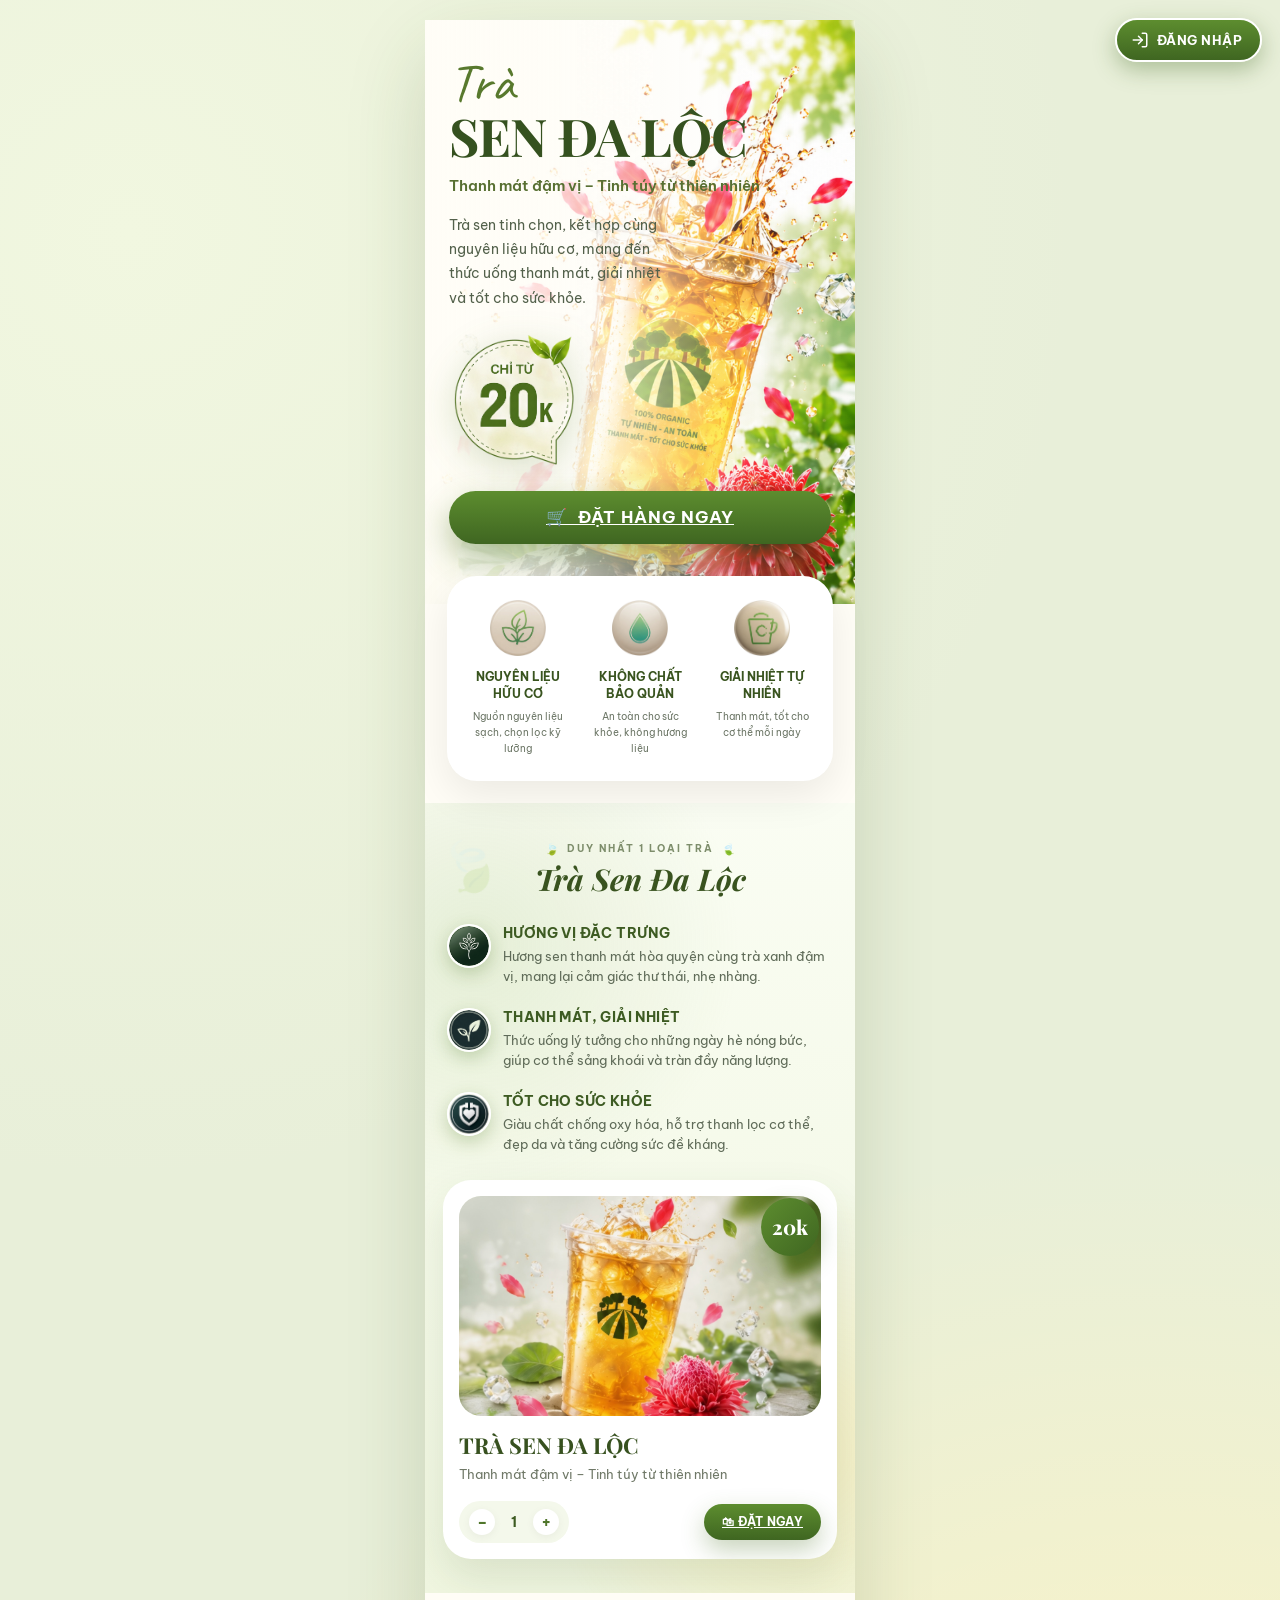
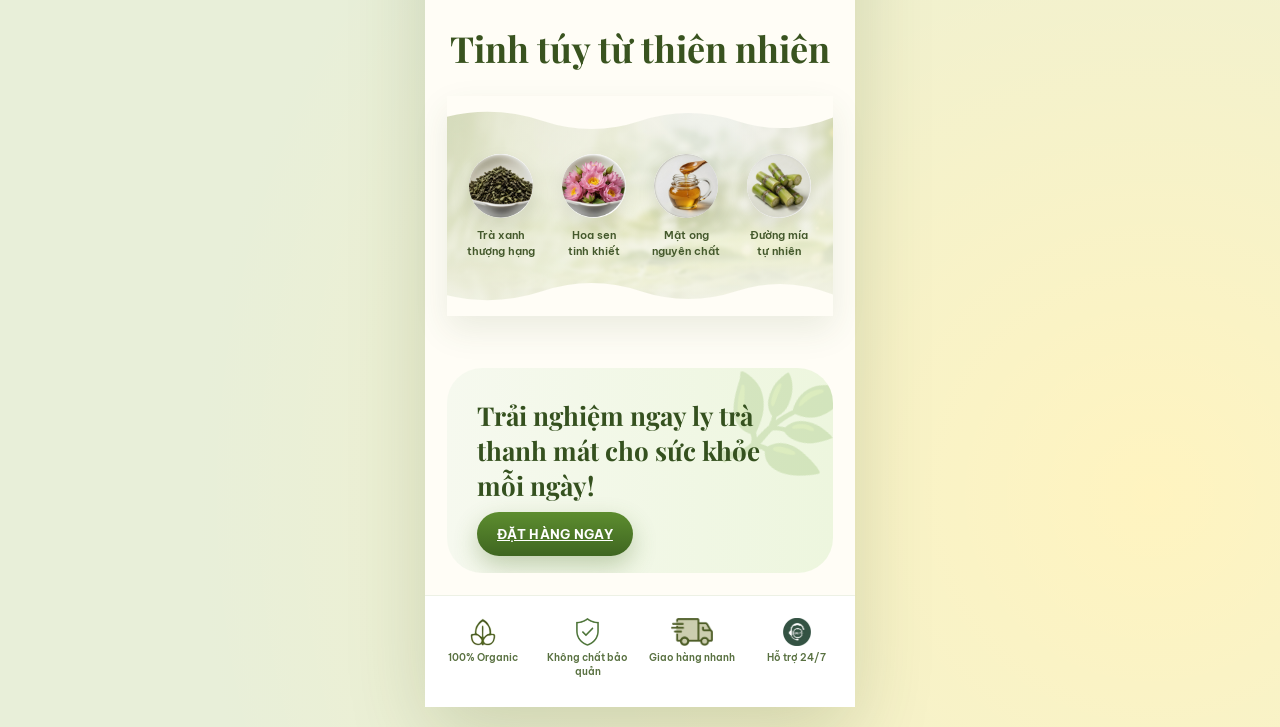
==== commit d32b785c: "Đưa nút đăng nhập lên góc phải, làm to nút đặt hàng và ẩn minigame khi chưa đăng nhập - Thêm nút ĐĂN" ====
--- a/index.html
+++ b/index.html
@@ -12,6 +12,14 @@
 </head>
 <body>
 
+  <a class="login-fab" id="loginFab" href="dang-nhap.html" aria-label="Đăng nhập">
+    <svg viewBox="0 0 24 24" fill="none" stroke="currentColor" stroke-width="2" stroke-linecap="round" stroke-linejoin="round">
+      <path d="M15 3h4a2 2 0 0 1 2 2v14a2 2 0 0 1-2 2h-4"/>
+      <polyline points="10 17 15 12 10 7"/>
+      <line x1="15" y1="12" x2="3" y2="12"/>
+    </svg>
+    <span>ĐĂNG NHẬP</span>
+  </a>
   <a class="cart-fab" id="cartFab" href="#" aria-label="Tài khoản của tôi">
     <svg viewBox="0 0 24 24" fill="none" stroke="currentColor" stroke-width="2" stroke-linecap="round" stroke-linejoin="round">
       <circle cx="12" cy="8" r="4"/>
@@ -38,8 +46,6 @@
 
     <!-- ===== HERO ===== -->
     <section class="hero">
-      <div class="logo">SEN ĐA LỘC</div>
-
       <div class="title-small">Trà</div>
       <h1 class="title">SEN ĐA LỘC</h1>
 
@@ -55,9 +61,8 @@
       </div>
 
       <div class="buttons">
-        <a class="btn btn-primary" href="dat-hang.html">ĐẶT HÀNG</a>
-        <a class="btn btn-secondary" href="dang-nhap.html">ĐĂNG NHẬP</a>
-        <button class="btn btn-game" id="minigameBtn">MINIGAME</button>
+        <a class="btn btn-primary btn-big" href="dat-hang.html">🛒 &nbsp;ĐẶT HÀNG NGAY</a>
+        <button class="btn btn-game" id="minigameBtn" style="display:none">MINIGAME</button>
       </div>
 
     </section>
@@ -219,14 +224,19 @@
     // ===== Trạng thái đăng nhập: ẩn nút ĐĂNG NHẬP, hiện giỏ hàng =====
     (function(){
       const isLogged = (function(){ try{ return localStorage.getItem('sdl_loggedIn') === '1'; }catch(_){return false;} })();
-      const loginBtn = document.querySelector('a.btn.btn-secondary[href="dang-nhap.html"]');
+      const loginFab = document.getElementById('loginFab');
       const fab = document.getElementById('cartFab');
       const menu = document.getElementById('cartMenu');
 
-      if (!isLogged) return;
-
-      // Ẩn nút đăng nhập
-      if (loginBtn) loginBtn.style.display = 'none';
+      if (!isLogged) {
+        // Chưa đăng nhập → hiện nút ĐĂNG NHẬP nổi góc trên-phải
+        loginFab.classList.add('show');
+        return;
+      }
+
+      // Đã đăng nhập → hiện MINIGAME trong cụm nút hero
+      const miniBtn = document.getElementById('minigameBtn');
+      if (miniBtn) miniBtn.style.display = '';
 
       const user = (localStorage.getItem('sdl_user')||'').trim();
       if (user) document.getElementById('cartUser').textContent = user;
--- a/style.css
+++ b/style.css
@@ -126,6 +126,62 @@
   margin-top: 26px;
   position: relative;
   z-index: 3;
+}
+
+/* ===== Nút ĐĂNG NHẬP góc trên-phải (hiện khi CHƯA đăng nhập) ===== */
+.login-fab {
+  position: fixed;
+  top: 18px;
+  right: 18px;
+  z-index: 999;
+  display: none;
+  align-items: center;
+  gap: 8px;
+  height: 44px;
+  padding: 0 18px 0 14px;
+  border-radius: 50px;
+  background: linear-gradient(180deg, #5d8d2f, #3f6621);
+  color: #fff;
+  font-family: 'Be Vietnam Pro', Arial, sans-serif;
+  font-weight: 700;
+  font-size: 13px;
+  letter-spacing: 0.5px;
+  text-decoration: none;
+  box-shadow: 0 8px 22px rgba(63, 102, 33, 0.35);
+  border: 2px solid #fff;
+  transition: transform .18s ease, box-shadow .18s ease, filter .18s ease;
+}
+.login-fab.show { display: inline-flex; }
+.login-fab:hover { transform: translateY(-2px); box-shadow: 0 12px 28px rgba(63, 102, 33, 0.45); filter: brightness(1.05); }
+.login-fab:active { transform: translateY(0) scale(0.97); }
+.login-fab svg { width: 18px; height: 18px; display: block; }
+
+/* ===== Nút ĐẶT HÀNG to – nổi bật ===== */
+.btn-big {
+  flex: 1 1 auto;
+  font-size: 17px !important;
+  letter-spacing: 1px !important;
+  padding: 18px 28px !important;
+  border-radius: 60px !important;
+  box-shadow: 0 14px 32px rgba(73, 114, 34, 0.42) !important;
+  text-transform: uppercase;
+  position: relative;
+  overflow: hidden;
+}
+.btn-big:hover { transform: translateY(-2px); }
+.btn-big:before {
+  content: "";
+  position: absolute;
+  top: 0; left: -100%;
+  width: 60%; height: 100%;
+  background: linear-gradient(90deg, transparent, rgba(255,255,255,0.32), transparent);
+  transform: skewX(-20deg);
+  animation: btnShine 3s ease-in-out infinite;
+}
+@keyframes btnShine {
+  0%   { left: -100%; }
+  60%  { left: 140%; }
+  100% { left: 140%; }
 }
 
 /* ===== Cart icon (hiện khi đã đăng nhập) ===== */
